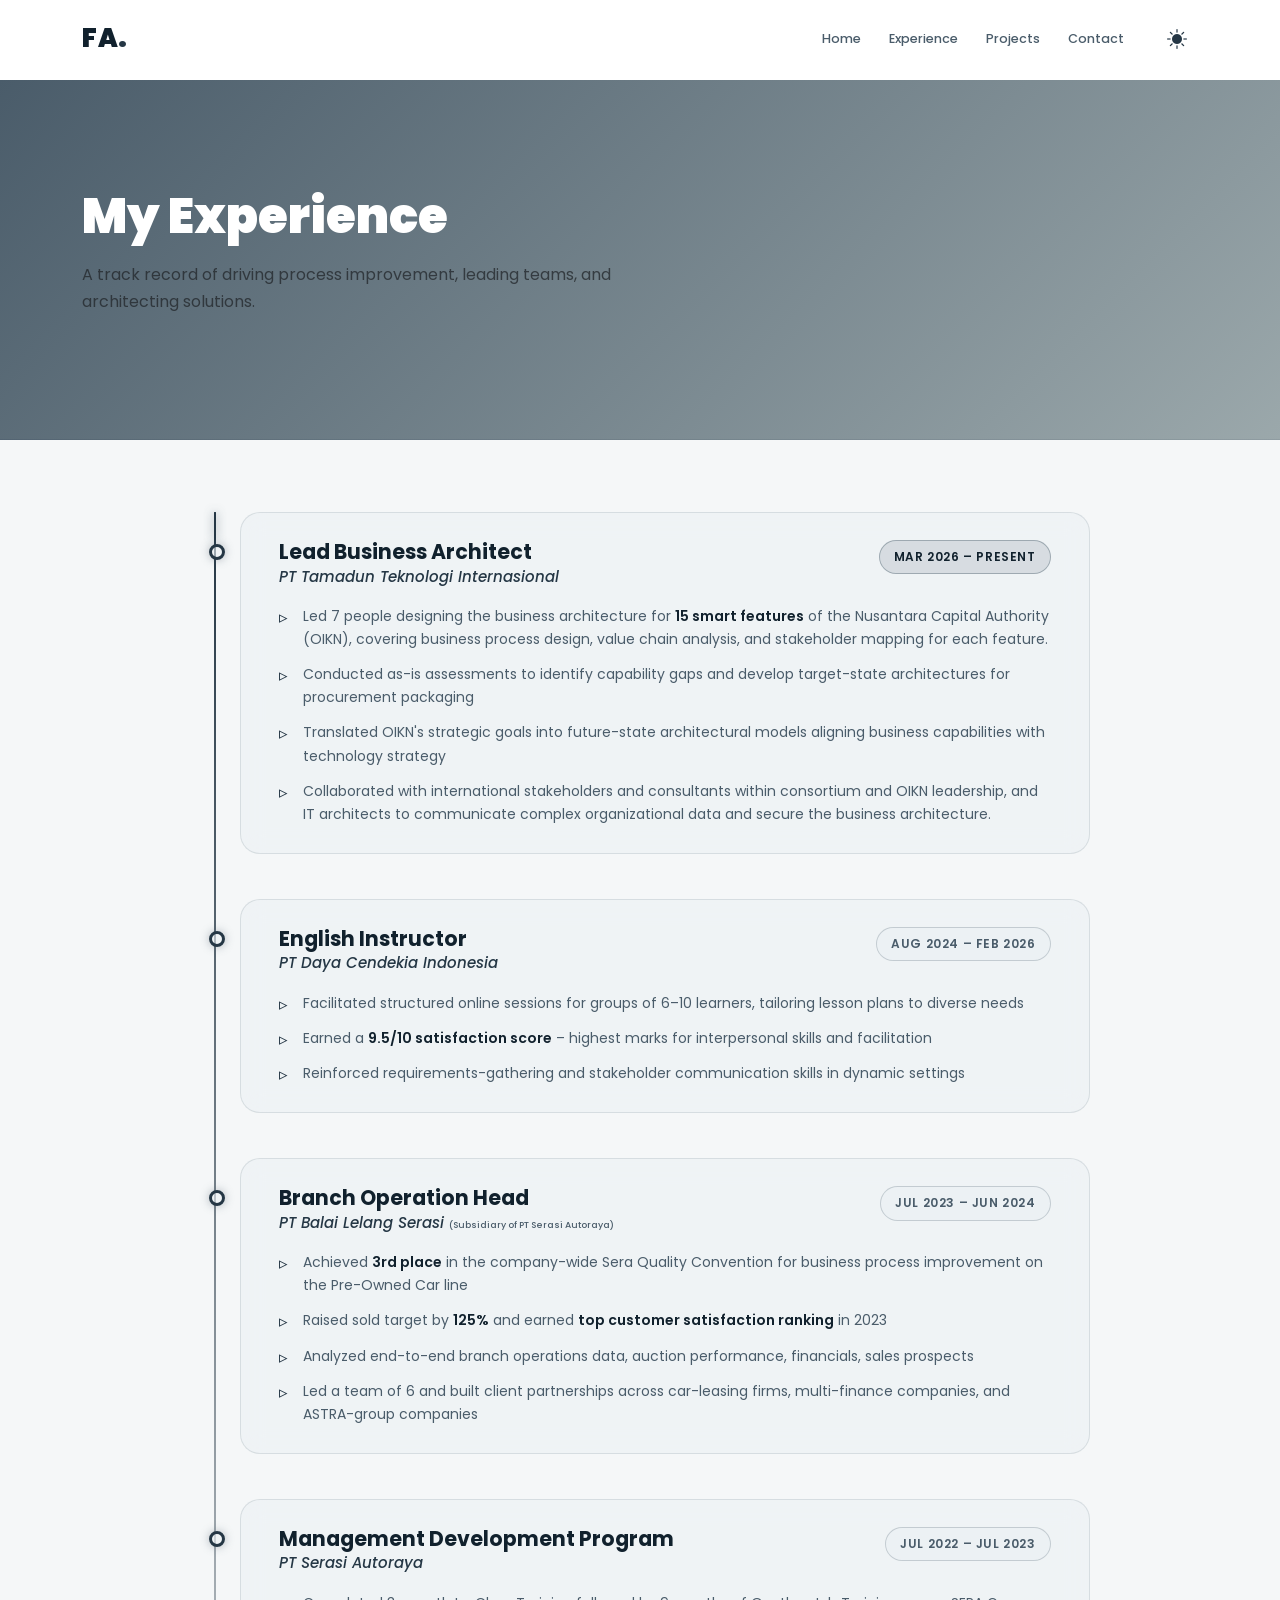
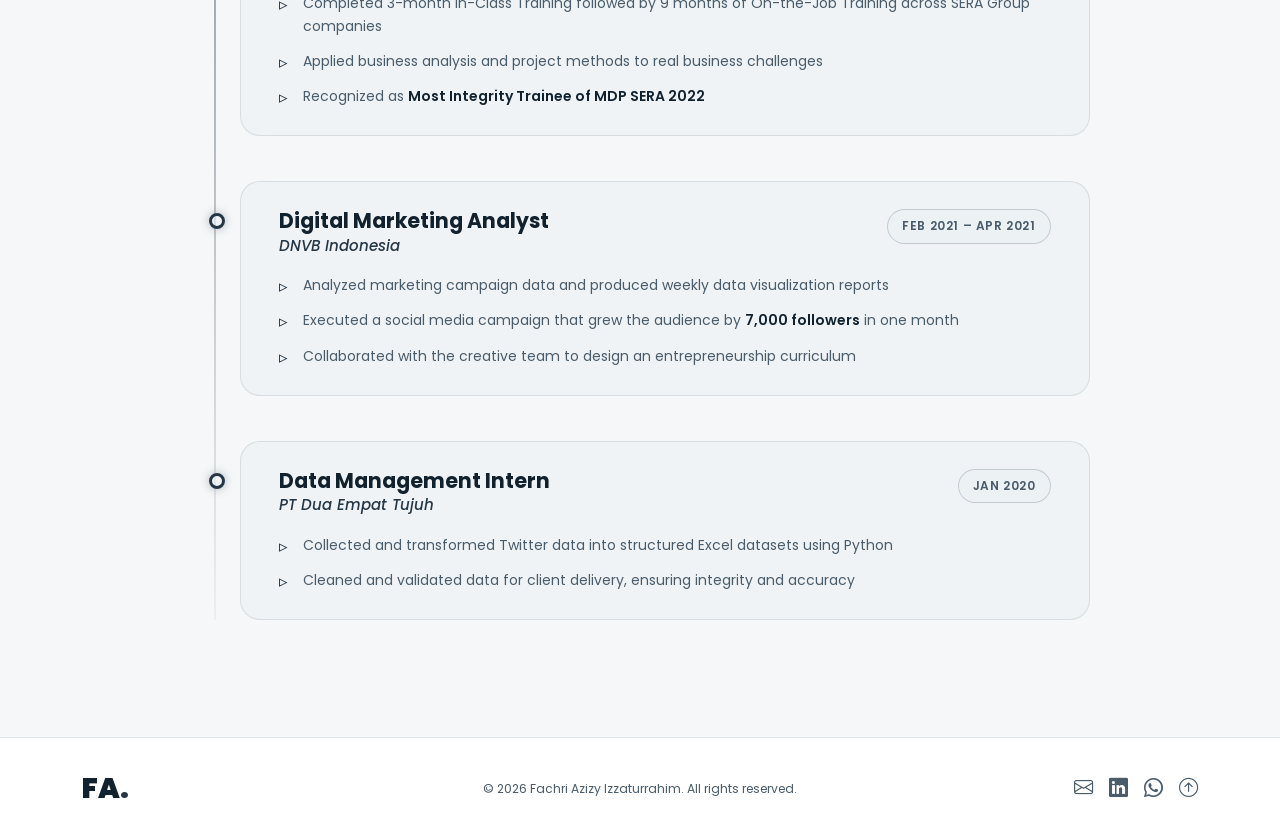
==== experience.html @ e31f73d1 "feat: initialize portfolio project with base structure, CSS styles, JS logic, and core pages" ====
<!DOCTYPE html>
<html lang="en">
<head>
  <meta charset="UTF-8" />
  <meta name="viewport" content="width=device-width, initial-scale=1.0" />
  <meta name="description" content="Fachri Azizy Izzaturrahim – Business Analyst & Business Architect specialising in process improvement, data analytics, and strategic architecture." />
  <meta name="keywords" content="Business Analyst, Business Architect, Data Analytics, Process Improvement, Fachri Azizy" />
  <meta name="author" content="Fachri Azizy Izzaturrahim" />
  <meta property="og:title" content="Fachri Azizy – Business Analyst & Architect" />
  <meta property="og:description" content="Portfolio of Fachri Azizy – turning strategy into clear documentation, architecture, and measurable results." />
  <meta property="og:type" content="website" />
  <title>Fachri Azizy – Business Analyst & Architect</title>

  <!-- Bootstrap 5 CSS -->
  <link rel="stylesheet" href="https://cdn.jsdelivr.net/npm/bootstrap@5.3.3/dist/css/bootstrap.min.css" />
  <!-- Bootstrap Icons -->
  <link rel="stylesheet" href="https://cdn.jsdelivr.net/npm/bootstrap-icons@1.11.3/font/bootstrap-icons.min.css" />
  <!-- Google Fonts -->
  <link rel="preconnect" href="https://fonts.googleapis.com" />
  <link rel="preconnect" href="https://fonts.gstatic.com" crossorigin />
  <link href="https://fonts.googleapis.com/css2?family=Poppins:wght@300;400;500;600;700;800;900&display=swap" rel="stylesheet" />
  <!-- Custom CSS -->
  <link rel="stylesheet" href="static/css/color.css?v=2" />
  <link rel="stylesheet" href="static/css/style.css?v=2" />
</head>
<body data-bs-spy="scroll" data-bs-target="#mainNav" data-bs-offset="80" >
  <nav class="navbar navbar-expand-lg fixed-top" id="mainNav">
    <div class="container">
      <a class="navbar-brand fw-black" href="index.html">FA<span class="text-purple">.</span></a>
      <div class="d-flex d-lg-none align-items-center gap-2">
        <button class="btn btn-purple-outline theme-toggle-btn d-flex align-items-center justify-content-center" style="width: 42px; height: 42px; padding: 0; border-radius: 50%;" aria-label="Toggle theme">
          <i class="bi bi-moon-stars-fill fs-5" style="color: var(--c-accent-l);"></i>
        </button>
        <button class="navbar-toggler" type="button" data-bs-toggle="collapse" data-bs-target="#navContent"
                aria-controls="navContent" aria-expanded="false" aria-label="Toggle navigation">
          <i class="bi bi-list fs-1 text-white"></i>
        </button>
      </div>
      <div class="collapse navbar-collapse" id="navContent">
        <ul class="navbar-nav ms-auto align-items-lg-center gap-lg-1 mb-2 mb-lg-0">
          <li class="nav-item"><a class="nav-link" href="index.html">Home</a></li>
          <li class="nav-item"><a class="nav-link" href="experience.html">Experience</a></li>
          <li class="nav-item"><a class="nav-link" href="projects.html">Projects</a></li>
                    <li class="nav-item"><a class="nav-link" href="contact.html">Contact</a></li>
          <li class="nav-item ms-lg-3 d-none d-lg-flex align-items-center">
            <button class="btn btn-purple-outline theme-toggle-btn d-flex align-items-center justify-content-center" style="width: 42px; height: 42px; padding: 0; border-radius: 50%;" aria-label="Toggle theme">
              <i class="bi bi-moon-stars-fill fs-5" style="color: var(--c-accent-l);"></i>
            </button>
          </li>
        </ul>
      </div>
    </div>
  </nav>

  <header class="page-header d-flex align-items-center">
        <div class="container text-start position-relative z-index-1">
      <h1 class="display-5 fw-black text-white mb-3" data-aos="fade-up">My Experience</h1>
      <p class="fs-6 text-muted me-auto" style="max-width: 600px;" data-aos="fade-up" data-aos-delay="100">A track record of driving process improvement, leading teams, and architecting solutions.</p>
    </div>
  </header>
  <section id="experience" class="section-pad section-alt">
    <div class="container">
      <div class="timeline-v2" id="experienceTimeline">

        <!-- 1 -->
        <div class="tl-item" data-aos="fade-up">
          <div class="tl-dot"></div>
          <div class="tl-content">
            <div class="tl-header">
              <div>
                <h3 class="tl-role">Lead Business Architect</h3>
                <h4 class="tl-company">PT Tamadun Teknologi Internasional</h4>
              </div>
              <div class="tl-date current">MAR 2026 – PRESENT</div>
            </div>
            <ul class="tl-bullets">
              <li>Led 7 people designing the business architecture for <strong>15 smart features</strong> of the Nusantara Capital Authority (OIKN), covering business process design, value chain analysis, and stakeholder mapping for each feature.</li>
              <li>Conducted as-is assessments to identify capability gaps and develop target-state architectures for procurement packaging</li>
              <li>Translated OIKN's strategic goals into future-state architectural models aligning business capabilities with technology strategy</li>
              <li>Collaborated with international stakeholders and consultants within consortium and OIKN leadership, and IT architects to communicate complex organizational data and secure the business architecture.</li>
            </ul>
          </div>
        </div>

        <!-- 2 -->
        <div class="tl-item" data-aos="fade-up">
          <div class="tl-dot"></div>
          <div class="tl-content">
            <div class="tl-header">
              <div>
                <h3 class="tl-role">English Instructor</h3>
                <h4 class="tl-company">PT Daya Cendekia Indonesia</h4>
              </div>
              <div class="tl-date">AUG 2024 – FEB 2026</div>
            </div>
            <ul class="tl-bullets">
              <li>Facilitated structured online sessions for groups of 6–10 learners, tailoring lesson plans to diverse needs</li>
              <li>Earned a <strong>9.5/10 satisfaction score</strong> – highest marks for interpersonal skills and facilitation</li>
              <li>Reinforced requirements-gathering and stakeholder communication skills in dynamic settings</li>
            </ul>
          </div>
        </div>

        <!-- 3 -->
        <div class="tl-item" data-aos="fade-up">
          <div class="tl-dot"></div>
          <div class="tl-content">
            <div class="tl-header">
              <div>
                <h3 class="tl-role">Branch Operation Head</h3>
                <h4 class="tl-company">PT Balai Lelang Serasi <span style="font-size: 0.6em; font-family: var(--f-sans); color: var(--c-muted); font-style: normal;">(Subsidiary of PT Serasi Autoraya)</span></h4>
              </div>
              <div class="tl-date">JUL 2023 – JUN 2024</div>
            </div>
            <ul class="tl-bullets">
              <li>Achieved <strong>3rd place</strong> in the company-wide Sera Quality Convention for business process improvement on the Pre-Owned Car line</li>
              <li>Raised sold target by <strong>125%</strong> and earned <strong>top customer satisfaction ranking</strong> in 2023</li>
              <li>Analyzed end-to-end branch operations data, auction performance, financials, sales prospects</li>
              <li>Led a team of 6 and built client partnerships across car-leasing firms, multi-finance companies, and ASTRA-group companies</li>
            </ul>
          </div>
        </div>

        <!-- 4 -->
        <div class="tl-item" data-aos="fade-up">
          <div class="tl-dot"></div>
          <div class="tl-content">
            <div class="tl-header">
              <div>
                <h3 class="tl-role">Management Development Program</h3>
                <h4 class="tl-company">PT Serasi Autoraya</h4>
              </div>
              <div class="tl-date">JUL 2022 – JUL 2023</div>
            </div>
            <ul class="tl-bullets">
              <li>Completed 3-month In-Class Training followed by 9 months of On-the-Job Training across SERA Group companies</li>
              <li>Applied business analysis and project methods to real business challenges</li>
              <li>Recognized as <strong>Most Integrity Trainee of MDP SERA 2022</strong></li>
            </ul>
          </div>
        </div>

        <!-- 5 -->
        <div class="tl-item" data-aos="fade-up">
          <div class="tl-dot"></div>
          <div class="tl-content">
            <div class="tl-header">
              <div>
                <h3 class="tl-role">Digital Marketing Analyst</h3>
                <h4 class="tl-company">DNVB Indonesia</h4>
              </div>
              <div class="tl-date">FEB 2021 – APR 2021</div>
            </div>
            <ul class="tl-bullets">
              <li>Analyzed marketing campaign data and produced weekly data visualization reports</li>
              <li>Executed a social media campaign that grew the audience by <strong>7,000 followers</strong> in one month</li>
              <li>Collaborated with the creative team to design an entrepreneurship curriculum</li>
            </ul>
          </div>
        </div>

        <!-- 6 -->
        <div class="tl-item" data-aos="fade-up">
          <div class="tl-dot"></div>
          <div class="tl-content">
            <div class="tl-header">
              <div>
                <h3 class="tl-role">Data Management Intern</h3>
                <h4 class="tl-company">PT Dua Empat Tujuh</h4>
              </div>
              <div class="tl-date">JAN 2020</div>
            </div>
            <ul class="tl-bullets">
              <li>Collected and transformed Twitter data into structured Excel datasets using Python</li>
              <li>Cleaned and validated data for client delivery, ensuring integrity and accuracy</li>
            </ul>
          </div>
        </div>

      </div><!-- /timeline -->
    </div>
  </section>
  <footer class="site-footer">
    <div class="container">
      <div class="row align-items-center g-3">
        <div class="col-md-3">
          <span class="footer-logo">FA<span class="text-purple">.</span></span>
        </div>
        <div class="col-md-6 text-center">
          <p class="footer-copy mb-0">
            &copy; 2026 Fachri Azizy Izzaturrahim. All rights reserved.
          </p>
        </div>
        <div class="col-md-3 d-flex justify-content-md-end gap-3">
          <a href="mailto:fachriazy@gmail.com" class="footer-link"><i class="bi bi-envelope"></i></a>
          <a href="https://linkedin.com/in/fachriazy" target="_blank" rel="noopener" class="footer-link"><i class="bi bi-linkedin"></i></a>
          <a href="https://wa.me/6281514889527" target="_blank" class="footer-link"><i class="bi bi-whatsapp"></i></a>
          <a href="#hero" class="footer-link"><i class="bi bi-arrow-up-circle"></i></a>
        </div>
      </div>
    </div>
  </footer>

  <!-- Bootstrap 5 JS Bundle -->
  <script src="https://cdn.jsdelivr.net/npm/bootstrap@5.3.3/dist/js/bootstrap.bundle.min.js"></script>
  <!-- Custom JS -->
  <script src="static/js/script.js"></script>
</body>
</html>
---- static/css/color.css ----
/* ═══════════════════════════════════════════════════════════
   color.css — Fachri Azizy Portfolio
   Single source of truth for every color, gradient, shadow,
   radius, font, and transition used across the site.

   Palette (dark navy-slate):
     #06141B  ·  #11212D  ·  #253745
     #4A5C6A  ·  #9BA8AB  ·  #CCD0CF
════════════════════════════════════════════════════════════ */

:root {

  /* ── Backgrounds ─────────────────────────────────────── */
  --c-bg:        #06141B;   /* page base – darkest navy       */
  --c-bg2:       #11212D;   /* alternate section background   */

  /* ── Surfaces (cards, panels, overlays) ──────────────── */
  --c-surface:   rgba(37, 55, 69, 0.35);   /* #253745 @ 35% */
  --c-surface2:  rgba(74, 92, 106, 0.18);  /* #4A5C6A @ 18% */

  /* ── Borders ─────────────────────────────────────────── */
  --c-border:    rgba(74, 92, 106, 0.35);

  /* ── Accent scale ────────────────────────────────────── */
  --c-accent:    #4A5C6A;   /* primary interactive accent     */
  --c-accent-l:  #9BA8AB;   /* lighter tone – labels, icons   */
  --c-accent-d:  #253745;   /* darker tone – deep fills       */

  /* ── Text ────────────────────────────────────────────── */
  --c-text:      #CCD0CF;   /* primary body text              */
  --c-muted:     #9BA8AB;   /* secondary / placeholder text   */
  --c-white:     #ffffff;

  /* ── Gradients ───────────────────────────────────────── */
  --g-primary:   linear-gradient(135deg, #4A5C6A 0%, #253745 55%, #11212D 100%);
  --g-accent:    linear-gradient(135deg, #9BA8AB 0%, #4A5C6A 100%);
  --g-text:      linear-gradient(135deg, #CCD0CF 0%, #9BA8AB 100%);
  --g-glass:     linear-gradient(135deg, rgba(74, 92, 106, 0.8) 0%, rgba(17, 33, 45, 0.9) 100%);

  /* ── Skill card proficiency border colours ───────────── */
  --c-skill-expert:    #CCD0CF;
  --c-skill-advanced:  #9BA8AB;
  --c-skill-proficient:#4A5C6A;

  /* ── Typography ──────────────────────────────────────── */
  --f-display:   'Poppins', sans-serif;
  --f-body:      'Poppins', sans-serif;
  --f-accent:    'Poppins', sans-serif;

  /* ── Shape ───────────────────────────────────────────── */
  --r:           14px;   /* default border-radius  */
  --r-lg:        20px;   /* large card radius      */

  /* ── Shadow / Glow ───────────────────────────────────── */
  --glow:        0 0 32px rgba(74, 92, 106, 0.30);  /* = rgba(var(--rgb-accent), 0.30) */
  --glow-lg:     0 0 60px rgba(74, 92, 106, 0.22);  /* = rgba(var(--rgb-accent), 0.22) */

  /* ── Motion ──────────────────────────────────────── */
  --ease:        0.28s cubic-bezier(0.4, 0, 0.2, 1);

  /* ────────────────────────────────────────────────────
     RGB CHANNELS — for rgba() composition in style.css
     Usage: rgba(var(--rgb-accent), 0.18)
     Never use raw numbers in style.css.
  ──────────────────────────────────────────────────── */
  --rgb-bg:        0, 0, 0;        /* Pure black as requested     */
  --rgb-bg2:       17, 33, 45;     /* #11212D — alt bg / stat card */
  --rgb-surface:   37, 55, 69;     /* #253745 — card / panel fills */
  --rgb-accent:    74, 92, 106;    /* #4A5C6A — primary accent     */
  --rgb-accent-l:  155, 168, 171;  /* #9BA8AB — light silver-blue  */
  --rgb-text:      204, 208, 207;  /* #CCD0CF — primary text       */
}

/* ═══════════════════════════════════════════════════════════
   LIGHT MODE
════════════════════════════════════════════════════════════ */
[data-theme="light"] {
  --c-bg:        #ffffff;
  --c-bg2:       #f5f7f8;
  --c-surface:   rgba(235, 240, 244, 0.6);
  --c-surface2:  rgba(235, 240, 244, 0.9);
  --c-border:    rgba(74, 92, 106, 0.15);
  
  --c-accent:    #4A5C6A;
  --c-accent-l:  #253745;
  --c-accent-d:  #11212D;
  
  --c-text:      #11212D;
  --c-muted:     #4A5C6A;
  --c-white:     #11212D;
  
  --g-primary:   linear-gradient(135deg, #4A5C6A 0%, #9BA8AB 100%);
  --g-accent:    linear-gradient(135deg, #253745 0%, #4A5C6A 100%);
  --g-text:      linear-gradient(135deg, #11212D 0%, #4A5C6A 100%);
  --g-glass:     linear-gradient(135deg, rgba(235, 240, 244, 0.9) 0%, rgba(155, 168, 171, 0.7) 100%);

  --rgb-bg:        255, 255, 255;
  --rgb-bg2:       245, 247, 248;
  --rgb-surface:   235, 240, 244;
  --rgb-accent:    74, 92, 106;
  --rgb-accent-l:  37, 55, 69;
  --rgb-text:      17, 33, 45;
}
---- static/css/style.css ----
/* ─── BASE ─── */
*, *::before, *::after { box-sizing: border-box; }
html, body {
  width: 100%;
  max-width: 100vw;
  overflow-x: hidden;
}
html { 
  scroll-behavior: smooth;
  scroll-snap-type: y proximity; 
}
body {
  font-family: var(--f-body);
  background: var(--c-bg);
  color: var(--c-text);
  line-height: 1.7;
  font-size: 1.5vw;
}
h1, h2, h3, h4, h5, .navbar-brand { font-family: var(--f-display); }
::-webkit-scrollbar { width: 4px; }
::-webkit-scrollbar-track { background: var(--c-bg); }
::-webkit-scrollbar-thumb { background: var(--c-accent); border-radius: 2px; }

/* ─── HELPERS ─── */
.text-purple { color: var(--c-accent-l) !important; }
.fw-black    { font-weight: 900 !important; }

.btn-purple {
  background: var(--g-primary);
  color: var(--c-text);
  border: none;
  border-radius: 50px;
  padding: 1.2vh 2.5vw;
  font-family: var(--f-display);
  font-weight: 600;
  font-size: 1.1vw;
  box-shadow: 0 4px 20px rgba(var(--rgb-accent), 0.38);
  position: relative;
  overflow: hidden;
  transition: transform var(--ease), box-shadow var(--ease);
  white-space: nowrap;
}
.btn-purple::after {
  content: '';
  position: absolute;
  inset: 0;
  background: rgba(var(--rgb-text),0.08);
  transform: translateX(-110%) skewX(-15deg);
  transition: transform 0.45s ease;
}
.btn-purple:hover::after { transform: translateX(110%) skewX(-15deg); }
.btn-purple:hover {
  color: var(--c-white);
  transform: translateY(-2px);
  box-shadow: 0 8px 32px rgba(var(--rgb-accent), 0.55);
}

.btn-outline-purple {
  background: transparent;
  color: var(--c-accent-l);
  border: 1.5px solid var(--c-accent);
  border-radius: 50px;
  padding: 1.1vh 2.2vw;
  font-family: var(--f-display);
  font-weight: 600;
  font-size: 1.1vw;
  transition: var(--ease);
  white-space: nowrap;
}
.btn-outline-purple:hover {
  background: rgba(var(--rgb-accent), 0.15);
  color: var(--c-accent-l);
  border-color: var(--c-accent-l);
  transform: translateY(-2px);
}

.btn-purple-outline {
  background: transparent;
  color: var(--c-accent-l);
  border: none;
  border-radius: 50px;
  font-family: var(--f-display);
  font-weight: 600;
  font-size: 0.68vw;
  padding: 8px 20px;
  transition: var(--ease);
}
.btn-purple-outline:hover {
  background: rgba(var(--rgb-accent), 0.15);
  color: var(--c-accent-l);
  border-color: var(--c-accent-l);
}

#mainNav {
  padding: 2vh 0;
  transition: var(--ease);
  font-family: var(--f-display);
}
#mainNav.scrolled {
  background: rgba(var(--rgb-surface), 0.8) !important;
  backdrop-filter: blur(20px);
  -webkit-backdrop-filter: blur(20px);
  padding: 1vh 2vw;
  border: 1px solid var(--c-border);
  border-radius: 50px;
  margin-top: 15px;
  width: 90%;
  max-width: 1200px;
  margin-inline: auto;
  box-shadow: 0 10px 30px rgba(0, 0, 0, 0.2);
}
.navbar-brand {
  font-family: var(--f-accent);
  font-size: 2vw;
  color: var(--c-text) !important;
  letter-spacing: 0.02em;
  line-height: 1;
}
.navbar-toggler {
  border: none;
  background: none;
  box-shadow: none !important;
  outline: none !important;
}
.nav-link {
  color: var(--c-muted) !important;
  font-size: 1vw;
  font-weight: 500;
  padding: 6px 12px !important;
  border-radius: 8px;
  transition: var(--ease);
}
.nav-link:hover, .nav-link.active {
  color: var(--c-accent-l) !important;
  background: rgba(var(--rgb-accent), 0.18);
}
@media (max-width: 991.98px) {
  #navContent {
    position: absolute;
    top: 100%;
    left: 0;
    width: 100%;
    background: var(--c-bg2);
    border-radius: var(--r-lg);
    padding: 2vh 4vw;
    margin-top: 15px;
    border: 1px solid var(--c-border);
    box-shadow: 0 12px 40px rgba(var(--rgb-bg), 0.7);
  }
  .nav-link { 
    padding: 1.5vh 2vw !important; 
    font-size: 3.5vw;
  }
  .navbar-brand { font-size: 5vw; }
}

.section-pad { 
  padding: 8vh 0; 
  min-height: 100vh; 
  display: flex;
  flex-direction: column;
  justify-content: center;
  align-items: center;
  scroll-snap-align: start; 
}
.section-alt  { background: var(--c-bg2); }

.section-title {
  font-family: var(--f-display);
  font-size: 2vw;
  font-weight: 800;
  background: var(--g-text);
  -webkit-background-clip: text;
  -webkit-text-fill-color: transparent;
  background-clip: text;
  line-height: 1.2;
  margin-bottom: 10px;
}
.section-sub {
  color: var(--c-muted);
  font-size: 1.2vw;
  max-width: 560px;
  margin: 0 auto;
}

/* ─── Scroll-reveal ─── */
[data-aos] {
  opacity: 0;
  transform: translateY(24px);
  transition: opacity 0.6s ease, transform 0.6s ease;
}
[data-aos="fade-right"] { transform: translateX(-24px); }
[data-aos="fade-left"]  { transform: translateX(24px); }
[data-aos].aos-animate  { opacity: 1; transform: none; }

.hero-section {
  min-height: 100vh;
  padding: 14vh 0 6vh;
  position: relative;
  overflow: hidden;
  display: flex;
  align-items: center;
  scroll-snap-align: start;
}
.page-header {
  position: relative;
  overflow: hidden;
  display: flex;
  align-items: center;
  min-height: 40vh;
  margin-top: 80px; /* To account for fixed navbar */
  background: var(--g-primary);
  border-bottom: 1px solid rgba(255,255,255,0.05);
}
.hero-glow-orb {
  position: absolute;
  top: -15%;
  right: -8%;
  width: 50vw;
  height: 50vw;
  background: radial-gradient(ellipse, rgba(var(--rgb-surface),0.5) 0%, transparent 70%);
  pointer-events: none;
}
.hero-grid-bg {
  position: absolute;
  inset: 0;
  background-image:
    linear-gradient(rgba(var(--rgb-accent),0.06) 1px, transparent 1px),
    linear-gradient(90deg, rgba(var(--rgb-accent),0.06) 1px, transparent 1px);
  background-size: 6vw 6vw;
  pointer-events: none;
}
.hero-text-col { position: relative; z-index: 1; }

.hero-greeting {
  font-family: var(--f-accent);
  color: var(--c-accent-l);
  font-size: 1.2vw;
  letter-spacing: 0.02em;
  margin-bottom: 8px;
}
.hero-name {
  font-family: var(--f-display);
  font-size: 3vw;
  font-weight: 900;
  color: var(--c-text);
  line-height: 1.1;
  margin-bottom: 4px;
}
.hero-name--accent {
  background: var(--g-accent);
  -webkit-background-clip: text;
  -webkit-text-fill-color: transparent;
  background-clip: text;
}
.hero-subtitle {
  font-family: var(--f-mono);
  font-size: clamp(14px, 1.2vw, 20px);
  color: var(--c-accent-l);
  font-weight: 500;
}
.hero-role {
  font-family: var(--f-display);
  font-size: 1.2vw;
  font-weight: 700;
  color: var(--c-muted);
  margin-bottom: 16px;
}
.role-sep { color: var(--c-accent-l); margin: 0 6px; }
.hero-desc {
  color: var(--c-muted);
  font-size: 0.9vw;
  max-width: 480px;
  line-height: 1.85;
  margin-bottom: 22px;
}
.badge-pill {
  display: inline-flex;
  align-items: center;
  padding: 5px 13px;
  background: rgba(var(--rgb-surface), 0.5);
  border: 1px solid var(--c-border);
  border-radius: 50px;
  font-size: 1vw;
  color: var(--c-muted);
}
.social-icon {
  display: flex;
  align-items: center;
  justify-content: center;
  width: 4vw;
  height: 4vw;
  background: rgba(var(--rgb-surface),0.45);
  border: 1px solid var(--c-border);
  border-radius: 11px;
  color: var(--c-muted);
  font-size: 1.3vw;
  text-decoration: none;
  transition: var(--ease);
}
.social-icon:hover {
  background: rgba(var(--rgb-accent),0.35);
  border-color: var(--c-accent);
  color: var(--c-accent-l);
  transform: translateY(-3px);
  box-shadow: 0 6px 18px rgba(var(--rgb-accent),0.3);
}

/* Hero photo */
.profile-img-wrap {
  width: 30vw;
  height: 30vw;
  display: flex;
  align-items: center;
  justify-content: center;
  position: relative;
  margin: 0 auto;
}
.hero-photo {
  width: 28vw;
  height: 28vw;
  object-fit: cover;
  object-position: top;
  border-radius: 50%;
  border: 3px solid rgba(var(--rgb-accent),0.5);
  box-shadow: 0 0 60px rgba(var(--rgb-surface),0.6);
  position: relative;
  z-index: 2;
  background: linear-gradient(180deg, rgba(var(--rgb-surface),0.35), transparent);
}

/* Typewriter Cursor */
.typewriter-cursor {
  display: inline-block;
  width: 10px;
  animation: blink 1s step-end infinite;
}
@keyframes blink {
  0%, 100% { opacity: 1; }
  50% { opacity: 0; }
}

.ring-1 { width: calc(100% - 20px); height: calc(100% - 20px); }
.ring-2 {
  width: calc(100% + 30px);
  height: calc(100% + 30px);
  border-color: rgba(var(--rgb-accent-l),0.1);
  animation-direction: reverse;
  animation-duration: 30s;
}
@keyframes spin { to { transform: rotate(360deg); } }

/* Floating stat cards */








.scroll-down-btn {
  position: absolute;
  bottom: 3vh;
  left: 50%;
  transform: translateX(-50%);
  width: 34px;
  height: 50px;
  border: 2px solid rgba(var(--rgb-accent),0.35);
  border-radius: 50px;
  display: flex;
  align-items: center;
  justify-content: center;
  color: var(--c-accent-l);
  font-size: 0.76vw;
  animation: bounce 2.2s infinite;
  text-decoration: none;
  z-index: 2;
}
@keyframes bounce {
  0%,100% { transform: translateX(-50%) translateY(0); opacity: 1; }
  50%      { transform: translateX(-50%) translateY(9px); opacity: 0.5; }
}

.glass-card {
  background: var(--c-surface);
  border: 1px solid var(--c-border);
  border-radius: var(--r-lg);
  padding: 3vh 2.5vw;
  backdrop-filter: blur(10px);
  -webkit-backdrop-filter: blur(10px);
  transition: border-color var(--ease), box-shadow var(--ease), transform var(--ease);
}
.glass-card:hover {
  border-color: rgba(var(--rgb-accent),0.55);
  box-shadow: var(--glow);
  transform: translateY(-3px);
}
.glass-card--featured {
  background: rgba(var(--rgb-surface),0.45);
  border-color: rgba(var(--rgb-accent),0.4);
}

.card-heading {
  font-family: var(--f-display);
  font-size: 1.1vw;
  font-weight: 700;
  color: var(--c-white);
  margin-bottom: 8px;
}
.card-text {
  color: var(--c-muted);
  font-size: 0.85vw;
  margin-bottom: 0;
}
.highlight-pill {
  display: flex;
  align-items: center;
  font-size: 1vw;
  color: var(--c-muted);
  background: rgba(var(--rgb-surface),0.45);
  border: 1px solid rgba(var(--rgb-accent),0.22);
  border-radius: 9px;
  padding: 8px 12px;
}

.service-card {
  background: var(--c-surface);
  border: 1px solid var(--c-border);
  border-radius: var(--r-lg);
  padding: 3vh 2.5vw;
  position: relative;
  overflow: hidden;
  transition: border-color var(--ease), transform var(--ease), box-shadow var(--ease);
}
.service-card:hover {
  border-color: rgba(var(--rgb-accent),0.55);
  transform: translateY(-5px);
  box-shadow: 0 16px 50px rgba(var(--rgb-surface),0.5);
}
.service-card:hover .svc-glow-bar { opacity: 1; }
.svc-glow-bar {
  position: absolute;
  top: 0; left: 0; right: 0;
  height: 2px;
  background: var(--g-accent);
  opacity: 0;
  transition: opacity var(--ease);
}

.service-card:hover 
.svc-title {
  font-family: var(--f-display);
  font-size: 1.3vw;
  font-weight: 700;
  color: var(--c-white);
  margin-bottom: 8px;
}
.svc-text {
  color: var(--c-muted);
  font-size: 1vw;
  line-height: 1.72;
  margin-bottom: 14px;
}
.svc-list { list-style: none; padding: 0; margin: 0; display: flex; flex-direction: column; gap: 5px; }
.svc-list li {
  font-size: 1vw;
  color: var(--c-accent-l);
  display: flex;
  align-items: center;
  gap: 5px;
}
.svc-list li i { font-size: 0.52vw; }

.timeline {
  position: relative;
  max-width: 1000px;
  margin: 0 auto;
}
.timeline::before {
  content: '';
  position: absolute;
  left: 50%;
  transform: translateX(-50%);
  top: 0; bottom: 0;
  width: 1px;
  background: var(--c-border);
}
.timeline-progress {
  position: absolute;
  left: 50%;
  transform: translateX(-50%);
  top: 0;
  width: 1px;
  background: var(--c-accent);
  height: 0px; /* controlled by JS */
  z-index: 1;
}
.tl-item {
  display: grid;
  grid-template-columns: 1fr 0px 1fr;
  align-items: start;
  margin-bottom: 6vh;
  position: relative;
}
.tl-left {
  text-align: right;
  padding-right: 4vw;
}
.tl-center {
  position: relative;
  z-index: 2;
}
.tl-dot {
  width: 14px;
  height: 14px;
  background: var(--c-bg);
  border-radius: 50%;
  border: 2px solid var(--c-border);
  position: absolute;
  left: -7px;
  top: 10px;
  transition: all 0.4s var(--ease);
}
.tl-dot.active {
  background: var(--c-accent);
  border-color: var(--c-accent-l);
  box-shadow: 0 0 12px rgba(var(--rgb-accent), 0.6);
}
.tl-right {
  padding-left: 4vw;
}
.tl-company {
  font-family: var(--f-display);
  font-style: italic;
  font-size: clamp(28px, 4vw, 48px);
  font-weight: 400;
  color: var(--c-text);
  line-height: 1.1;
  margin: 0;
}
.tl-title {
  font-size: clamp(20px, 1.6vw, 28px);
  font-weight: 600;
  color: var(--c-text);
  margin-bottom: 10px;
}
.tl-meta {
  margin-bottom: 15px;
}
.tl-badge {
  font-size: clamp(10px, 0.6vw, 12px);
  font-weight: 600;
  letter-spacing: 0.1em;
  padding: 4px 12px;
  border-radius: 4px;
  background: rgba(var(--rgb-surface), 0.5);
  color: var(--c-muted);
  border: 1px solid var(--c-border);
  text-transform: uppercase;
}
.tl-badge--current {
  background: rgba(var(--rgb-accent), 0.15);
  color: var(--c-text);
  border-color: rgba(var(--rgb-accent), 0.3);
}
.tl-bullets {
  list-style: none;
  padding: 0;
  margin: 0;
  display: flex;
  flex-direction: column;
  gap: 10px;
}
.tl-bullets li {
  font-size: clamp(14px, 1.1vw, 16px);
  color: var(--c-muted);
  padding-left: 20px;
  position: relative;
  line-height: 1.6;
}
.tl-bullets li::before {
  content: '•';
  position: absolute;
  left: 0;
  color: var(--c-border);
}
.tl-bullets li strong { color: var(--c-text); }

.tl-tags {
  display: flex;
  flex-wrap: wrap;
  gap: 8px;
  margin-top: 15px;
}
.tl-tags span {
  display: inline-flex;
  align-items: center;
  padding: 0.8vh 1.2vw;
  background: rgba(var(--rgb-surface), 0.45);
  border: 1px solid rgba(var(--rgb-accent), 0.25);
  border-radius: 50px;
  font-size: clamp(11px, 0.9vw, 14px);
  color: var(--c-muted);
  transition: var(--ease);
}
.tl-tags span:hover {
  background: rgba(var(--rgb-accent), 0.28);
  border-color: var(--c-accent);
  color: var(--c-accent-l);
}

/* ── NEW TIMELINE FOR EXPERIENCE PAGE (timeline-v2) ── */
.timeline-v2 {
  position: relative;
  max-width: 900px;
  margin: 0 auto;
  padding-left: 30px;
}
@media (min-width: 768px) {
  .timeline-v2 { padding-left: 50px; }
}

.timeline-v2::before {
  content: '';
  position: absolute;
  left: 10px;
  top: 0;
  bottom: 0;
  width: 2px;
  background: linear-gradient(to bottom, var(--c-accent-l), rgba(var(--rgb-accent), 0.05));
  border-radius: 2px;
}
@media (min-width: 768px) {
  .timeline-v2::before { left: 24px; }
}

.timeline-v2 .timeline-progress {
  position: absolute;
  left: 10px;
  top: 0;
  width: 2px;
  background: var(--c-accent-l);
  height: 0px; /* controlled by JS */
  z-index: 1;
  border-radius: 2px;
  box-shadow: 0 0 10px rgba(var(--rgb-accent), 0.8);
  transform: none; /* override old translateX */
}
@media (min-width: 768px) {
  .timeline-v2 .timeline-progress { left: 24px; }
}

.timeline-v2 .tl-item {
  position: relative;
  margin-bottom: 5vh;
  display: block; /* override old grid */
}

.timeline-v2 .tl-dot {
  position: absolute;
  left: -25px;
  top: 30px;
  width: 14px;
  height: 14px;
  background: var(--c-surface);
  border: 2px solid var(--c-accent-l);
  border-radius: 50%;
  z-index: 2;
  box-shadow: 0 0 10px rgba(var(--rgb-accent), 0.4);
  transition: all 0.4s var(--ease);
}
@media (min-width: 768px) {
  .timeline-v2 .tl-dot { left: -31px; width: 16px; height: 16px; top: 32px; border-width: 3px; }
}

.timeline-v2 .tl-item:hover .tl-dot {
  background: var(--c-accent-l);
  transform: scale(1.3);
  box-shadow: 0 0 20px rgba(var(--rgb-accent), 0.8);
}
.timeline-v2 .tl-dot.active {
  background: var(--c-accent-l);
  transform: scale(1.3);
  box-shadow: 0 0 20px rgba(var(--rgb-accent), 0.8);
  border-color: var(--c-white);
}

.timeline-v2 .tl-content {
  background: rgba(var(--rgb-surface), 0.6);
  border: 1px solid var(--c-border);
  border-radius: var(--r-lg);
  padding: 3vh 3vw;
  backdrop-filter: blur(12px);
  -webkit-backdrop-filter: blur(12px);
  transition: transform 0.4s var(--ease), box-shadow 0.4s var(--ease), border-color 0.4s var(--ease);
  position: relative;
  overflow: hidden;
}
.timeline-v2 .tl-content:hover {
  transform: translateY(-4px);
  border-color: rgba(var(--rgb-accent), 0.45);
  box-shadow: 0 15px 45px rgba(var(--rgb-bg), 0.8), 0 0 20px rgba(var(--rgb-accent), 0.15);
}

.timeline-v2 .tl-content::before {
  content: '';
  position: absolute;
  top: 0;
  left: 0;
  width: 4px;
  height: 100%;
  background: var(--g-accent);
  opacity: 0;
  transition: opacity 0.4s var(--ease);
}
.timeline-v2 .tl-content:hover::before { opacity: 1; }

.timeline-v2 .tl-header {
  display: flex;
  flex-direction: column;
  gap: 8px;
  margin-bottom: 20px;
}
@media (min-width: 768px) {
  .timeline-v2 .tl-header { flex-direction: row; justify-content: space-between; align-items: flex-start; }
}

.timeline-v2 .tl-role {
  font-family: var(--f-display);
  font-size: clamp(20px, 1.6vw, 26px);
  font-weight: 700;
  color: var(--c-text);
  margin-bottom: 4px;
  line-height: 1.2;
}
.timeline-v2 .tl-company {
  font-family: var(--f-display);
  font-size: clamp(15px, 1.1vw, 18px);
  font-weight: 500;
  color: var(--c-accent-l);
  margin: 0;
}
.timeline-v2 .tl-date {
  font-family: var(--f-mono);
  font-size: clamp(12px, 0.8vw, 13px);
  color: var(--c-muted);
  background: rgba(var(--rgb-surface), 0.8);
  border: 1px solid rgba(var(--rgb-accent), 0.25);
  padding: 6px 14px;
  border-radius: 50px;
  display: inline-flex;
  align-items: center;
  white-space: nowrap;
  font-weight: 600;
  letter-spacing: 0.05em;
}
.timeline-v2 .tl-date.current {
  background: rgba(var(--rgb-accent), 0.15);
  color: var(--c-text);
  border-color: rgba(var(--rgb-accent), 0.4);
}

.timeline-v2 .tl-bullets {
  list-style: none;
  padding: 0;
  margin: 0;
  display: flex;
  flex-direction: column;
  gap: 12px;
}
.timeline-v2 .tl-bullets li {
  font-size: clamp(14px, 1.05vw, 16px);
  color: var(--c-muted);
  padding-left: 24px;
  position: relative;
  line-height: 1.65;
}
.timeline-v2 .tl-bullets li::before {
  content: '▹';
  position: absolute;
  left: 0;
  top: -1px;
  color: var(--c-accent-l);
  font-size: 1.2em;
}
.timeline-v2 .tl-bullets li strong { 
  color: var(--c-text);
  font-weight: 600; 
}

/* ── Infinite Marquee ── */
.marquee-wrapper {
  overflow: hidden;
  position: relative;
  width: 100%;
  padding: 10px 0;
  margin-bottom: 2rem;
  mask-image: linear-gradient(to right, transparent, black 5%, black 95%, transparent);
  -webkit-mask-image: linear-gradient(to right, transparent, black 5%, black 95%, transparent);
}
.marquee-track {
  display: flex;
  gap: 1.5rem;
  width: max-content;
}
.marquee-track.track-left {
  animation: scroll-left 40s linear infinite;
}
.marquee-track.track-right {
  animation: scroll-right 40s linear infinite;
}
.marquee-track:hover {
  animation-play-state: paused;
}
@keyframes scroll-left {
  0% { transform: translateX(0); }
  100% { transform: translateX(-50%); }
}
@keyframes scroll-right {
  0% { transform: translateX(-50%); }
  100% { transform: translateX(0); }
}

/* ─ Skill card — compact, natural height ─ */
.sk-card {
  flex-shrink: 0;
  width: 320px;
  background: var(--c-surface);
  border: 1px solid var(--c-border);
  border-radius: var(--r);
  padding: 1.6vh 1.8vw;
  border-left: 3px solid transparent;
  transition: transform var(--ease), box-shadow var(--ease), border-color var(--ease);
}
.sk-card:hover {
  transform: translateY(-3px);
  box-shadow: 0 8px 28px rgba(var(--rgb-bg),0.45);
}
.sk-card--expert   { border-left-color: var(--c-skill-expert); }
.sk-card--advanced { border-left-color: var(--c-skill-advanced); }
.sk-card--proficient { border-left-color: var(--c-skill-proficient); }
.sk-card--expert:hover   { border-color: rgba(var(--rgb-text),0.38); border-left-color: var(--c-skill-expert); }
.sk-card--advanced:hover { border-color: rgba(var(--rgb-accent-l),0.35); border-left-color: var(--c-skill-advanced); }
.sk-card--proficient:hover { border-color: rgba(var(--rgb-accent),0.48); border-left-color: var(--c-skill-proficient); }

.sk-card-head {
  display: flex;
  align-items: center;
  gap: 12px;
}
.sk-icon {
  width: 34px;
  height: 34px;
  flex-shrink: 0;
  border-radius: 8px;
  background: rgba(var(--rgb-accent),0.15);
  border: 1px solid rgba(var(--rgb-accent),0.28);
  display: flex;
  align-items: center;
  justify-content: center;
  font-size: clamp(16px, 0.76vw, 22px);
  color: var(--c-accent-l);
  transition: var(--ease);
}
.sk-card:hover .sk-icon { background: rgba(var(--rgb-accent),0.26); }
.sk-level-wrap {
  display: flex;
  flex-direction: column;
  gap: 3px;
  min-width: 0;
}
.sk-name {
  font-family: var(--f-display);
  font-size: clamp(14px, 1.1vw, 18px);
  font-weight: 700;
  color: var(--c-text);
  line-height: 1.3;
  white-space: nowrap;
  overflow: hidden;
  text-overflow: ellipsis;
}
.sk-desc {
  font-size: clamp(10.5px, 0.65vw, 13px);
  color: var(--c-muted);
  line-height: 1.4;
  margin-top: 2px;
  white-space: normal;
  display: -webkit-box;
  -webkit-line-clamp: 2;
  -webkit-box-orient: vertical;
  overflow: hidden;
}


.portfolio-card {
  background: var(--c-surface);
  border: 1px solid var(--c-border);
  border-radius: var(--r-lg);
  padding: 1.5vh 1.5vw;
  transition: border-color var(--ease), transform var(--ease), box-shadow var(--ease);
  position: relative;
  overflow: hidden;
}
.portfolio-card::before {
  content: '';
  position: absolute;
  inset: 0;
  background: var(--g-primary);
  opacity: 0;
  transition: opacity var(--ease);
  pointer-events: none;
}
.portfolio-card:hover::before { opacity: 0.05; }
.portfolio-card:hover {
  border-color: rgba(var(--rgb-accent),0.55);
  transform: translateY(-4px);
  box-shadow: 0 16px 50px rgba(var(--rgb-surface),0.5);
}
.portfolio-card--wide {
  background: rgba(var(--rgb-surface),0.4);
  border-color: rgba(var(--rgb-accent),0.35);
}
.pf-badge {
  display: inline-flex;
  align-items: center;
  padding: 0.5vh 0.8vw;
  background: rgba(var(--rgb-accent),0.18);
  border: 1px solid rgba(var(--rgb-accent),0.35);
  border-radius: 4px;
  font-size: 0.75vw;
  color: var(--c-accent-l);
  font-weight: 600;
  margin-bottom: 12px;
  position: relative;
}
.pf-title {
  font-family: var(--f-display);
  font-size: 1.1vw;
  font-weight: 700;
  color: var(--c-white);
  margin-bottom: 6px;
  position: relative;
}
.pf-text {
  color: var(--c-muted);
  font-size: 0.9vw;
  line-height: 1.6;
  margin-bottom: 14px;
  position: relative;
}
.pf-metric-card {
  background: rgba(var(--rgb-surface),0.5);
  border: 1px solid rgba(var(--rgb-accent),0.28);
  border-radius: var(--r);
  padding: 1vh 1vw;
  text-align: center;
  transition: var(--ease);
  height: 100%;
  display: flex;
  flex-direction: column;
  justify-content: center;
}
.pf-metric-card:hover { border-color: var(--c-accent); }
.pf-num {
  display: inline-block;
  font-family: var(--f-display);
  font-size: 1.3vw;
  font-weight: 900;
  background: var(--g-accent);
  -webkit-background-clip: text;
  -webkit-text-fill-color: transparent;
  background-clip: text;
  line-height: 1;
}
.pf-unit {
  font-family: var(--f-display);
  font-size: 0.8vw;
  font-weight: 700;
  background: var(--g-accent);
  -webkit-background-clip: text;
  -webkit-text-fill-color: transparent;
  background-clip: text;
}
.pf-num-text {
  display: block;
  font-family: var(--f-display);
  font-size: 1.1vw;
  font-weight: 900;
  background: var(--g-accent);
  -webkit-background-clip: text;
  -webkit-text-fill-color: transparent;
  background-clip: text;
  line-height: 1.1;
}
.pf-label {
  display: block;
  font-size: 0.6vw;
  color: var(--c-muted);
  text-transform: uppercase;
  letter-spacing: 0.06em;
  margin-top: 4px;
}


.edu-title {
  font-family: var(--f-display);
  font-size: clamp(20px, 1.8vw, 32px);
  font-weight: 800;
  color: var(--c-white);
  margin-bottom: 5px;
}
.edu-school { color: var(--c-accent-l); font-weight: 600; font-size: clamp(14px, 1.1vw, 18px); margin-bottom: 2px; }
.edu-year   { color: var(--c-muted); font-size: clamp(12px, 1vw, 16px); margin-bottom: 10px; }
.edu-thesis { color: var(--c-muted); font-size: clamp(14px, 1.1vw, 18px); line-height: 1.7; }
.edu-thesis strong { color: var(--c-text); }
.soft-pill {
  display: inline-flex;
  align-items: center;
  padding: 6px 14px;
  background: rgba(var(--rgb-surface),0.45);
  border: 1px solid rgba(var(--rgb-accent),0.25);
  border-radius: 50px;
  font-size: clamp(12px, 1vw, 16px);
  color: var(--c-muted);
  transition: var(--ease);
}
.soft-pill:hover {
  background: rgba(var(--rgb-accent),0.28);
  border-color: var(--c-accent);
  color: var(--c-accent-l);
}

.cert-card {
  background: var(--c-surface);
  border: 1px solid var(--c-border);
  border-radius: var(--r);
  padding: 2vh 2vw;
  display: flex;
  gap: 14px;
  align-items: flex-start;
  transition: border-color var(--ease), transform var(--ease), box-shadow var(--ease);
}
.cert-card:hover {
  border-color: rgba(var(--rgb-accent),0.5);
  transform: translateY(-3px);
  box-shadow: 0 8px 28px rgba(var(--rgb-surface),0.4);
}
.cert-card--featured {
  background: rgba(var(--rgb-surface),0.45);
  border-color: rgba(var(--rgb-accent),0.38);
}

.cert-title {
  font-family: var(--f-display);
  font-size: clamp(16px, 1.1vw, 20px);
  font-weight: 700;
  color: var(--c-white);
  margin-bottom: 2px;
}
.cert-issuer { font-size: clamp(12px, 0.95vw, 15px); color: var(--c-muted); margin-bottom: 4px; }
.cert-note {
  font-size: clamp(11px, 0.9vw, 14px);
  color: var(--c-accent-l);
  font-style: italic;
  margin-bottom: 4px;
  display: block;
}
.cert-date {
  display: inline-block;
  padding: 1px 8px;
  background: rgba(var(--rgb-surface),0.6);
  border-radius: 3px;
  font-size: clamp(10px, 0.85vw, 13px);
  color: var(--c-accent-l);
  font-weight: 600;
}

.contact-info-card {
  background: var(--c-surface);
  border: 1px solid var(--c-border);
  border-radius: var(--r);
  padding: 2vh 2vw;
  display: flex;
  align-items: center;
  gap: 14px;
  text-decoration: none;
  transition: border-color var(--ease), background var(--ease), transform var(--ease);
}
.contact-info-card:hover {
  border-color: rgba(var(--rgb-accent),0.5);
  background: rgba(var(--rgb-surface),0.45);
  transform: translateX(4px);
}
.ci-icon {
  width: 40px;
  height: 40px;
  flex-shrink: 0;
  background: rgba(var(--rgb-accent),0.16);
  border: 1px solid rgba(var(--rgb-accent),0.28);
  border-radius: 10px;
  display: flex;
  align-items: center;
  justify-content: center;
  font-size: 18px;
  color: var(--c-accent-l);
}
.ci-label {
  font-size: 0.85vw;
  font-weight: 700;
  text-transform: uppercase;
  letter-spacing: 0.07em;
  color: var(--c-muted);
  margin-bottom: 1px;
}
.ci-value { font-size: 1.1vw; color: var(--c-text); font-weight: 500; margin: 0; }

/* Form */
.contact-form { padding: 3vh 2.5vw; }
.form-label-custom {
  display: block;
  font-size: 0.9vw;
  font-weight: 600;
  text-transform: uppercase;
  letter-spacing: 0.06em;
  color: var(--c-muted);
  margin-bottom: 6px;
}
.form-input-custom {
  width: 100%;
  background: rgba(var(--rgb-surface),0.3);
  border: 1px solid var(--c-border);
  border-radius: 10px;
  padding: 1.4vh 1.5vw;
  font-size: 1.1vw;
  color: var(--c-text);
  font-family: var(--f-body);
  outline: none;
  transition: border-color var(--ease), box-shadow var(--ease), background var(--ease);
  -webkit-appearance: none;
}
.form-input-custom::placeholder { color: var(--c-muted); opacity: 0.45; }
.form-input-custom:focus {
  border-color: var(--c-accent);
  background: rgba(var(--rgb-accent),0.12);
  box-shadow: 0 0 0 3px rgba(var(--rgb-accent),0.14);
}
textarea.form-input-custom { resize: vertical; min-height: 14vh; }
.form-feedback { font-size: 1vw; color: var(--c-accent-l); min-height: 18px; }

.always-light {
  background: #ffffff !important;
  color: #11212D !important;
}
.always-light .about-subtitle {
  color: #4A5C6A !important;
  font-size: clamp(12px, 0.9vw, 14px);
  font-family: var(--f-display);
}
.always-light .about-title {
  color: #11212D !important;
  font-size: clamp(24px, 2vw, 36px);
  line-height: 1.2;
}
.always-light .about-text {
  color: #253745 !important;
  font-size: clamp(14px, 1.1vw, 18px);
  line-height: 1.8;
}

/* ── LIQUID GLASS EFFECT FOR ALL CARDS ── */
.glass-card, .service-card, .portfolio-card, .sk-card, .cert-card, .contact-info-card {
  background: var(--g-glass) !important;
  backdrop-filter: blur(16px) saturate(180%) !important;
  -webkit-backdrop-filter: blur(16px) saturate(180%) !important;
  border: none !important;
  box-shadow: 0 8px 32px 0 rgba(0, 0, 0, 0.25) !important;
}

[data-theme="light"] .glass-card, [data-theme="light"] .service-card, [data-theme="light"] .portfolio-card, [data-theme="light"] .sk-card, [data-theme="light"] .cert-card, [data-theme="light"] .contact-info-card {
  background: var(--g-glass) !important;
  border: none !important;
  box-shadow: 0 8px 32px 0 rgba(0, 0, 0, 0.1) !important;
}

.glass-card:hover, .service-card:hover, .portfolio-card:hover, .sk-card:hover, .cert-card:hover, .contact-info-card:hover {
  border: none !important;
  box-shadow: 0 12px 40px 0 rgba(0, 0, 0, 0.4) !important;
  transform: translateY(-4px) !important;
}

[data-theme="light"] .glass-card:hover, [data-theme="light"] .service-card:hover, [data-theme="light"] .portfolio-card:hover, [data-theme="light"] .sk-card:hover, [data-theme="light"] .cert-card:hover, [data-theme="light"] .contact-info-card:hover {
  border: none !important;
  box-shadow: 0 12px 40px 0 rgba(0, 0, 0, 0.2) !important;
}

.site-footer {
  background: var(--c-bg);
  border-top: 1px solid var(--c-border);
  padding: 3vh 0;
}
.footer-logo {
  font-family: var(--f-display);
  font-size: 2.2vw;
  font-weight: 900;
  color: var(--c-white);
}
.footer-logo span { color: var(--c-accent-l); }
.footer-copy { font-size: 0.95vw; color: var(--c-muted); }
.footer-link { color: var(--c-muted); font-size: 1.5vw; text-decoration: none; transition: color var(--ease); }
.footer-link:hover { color: var(--c-accent-l); }


/* Tablet */
@media (max-width: 991.98px) {
    .hero-section { padding-top: 13vh; scroll-snap-align: start; }
  .profile-img-wrap { width: 30vw; height: 30vw; }
  .hero-photo    { width: 32vw; height: 32vw; }
  
  
  
  
}

/* Mobile */
@media (max-width: 767.98px) {
  .container {
    padding-left: 6vw;
    padding-right: 6vw;
  }
  .section-pad { 
    padding: 7vh 0; 
    scroll-snap-align: start;
  }

  /* Hero */
  .hero-section {
    padding-top: 12vh;
    text-align: center;
    scroll-snap-align: start;
  }
  .hero-desc { margin: 0 auto; }
  .hero-text-col .d-flex:not(.hero-social) { justify-content: center; }
  .hero-social { justify-content: center; }
  .hero-badges { justify-content: center; }
  .hero-actions { justify-content: center; }
  .profile-img-wrap { width: 30vw; height: 30vw; }
  .hero-photo    { width: 55vw; height: 55vw; }
  .hero-glow-orb { width: 80vw; height: 80vw; top: -10%; right: -20%; }
  
  
  
  


  /* Timeline */
  .timeline::before {
    left: 7px;
    transform: none;
  }
  .timeline-progress {
    left: 7px;
    transform: none;
  }
  .tl-item {
    grid-template-columns: 1fr;
    padding-left: 25px;
    margin-bottom: 4vh;
  }
  .tl-left {
    text-align: left;
    padding-right: 0;
    margin-bottom: 5px;
  }
  .tl-right {
    padding-left: 0;
  }
  .tl-center {
    position: absolute;
    left: 7px;
    top: 0;
  }
  .tl-dot {
    top: 14px; /* visually align with the large serif title on mobile */
  }

  /* Education card */
  

  /* Contact */
  .contact-form { padding: 3vh 4vw; }

  /* Portfolio metric row */
  .pf-metrics-row .col-4 { width: 50%; }

  /* Footer */
  .site-footer .footer-inner { flex-direction: column; text-align: center; }
}

/* Small mobile typography fixes (scaling vw for ~400px screens) */
@media (max-width: 767.98px) {
  body { font-size: 3.5vw; line-height: 1.6; }
  .hero-greeting { font-size: 4vw; }
  .hero-name { font-size: 7.5vw; }
  .hero-role { font-size: 4.5vw; }
  .hero-desc { font-size: 3.5vw; max-width: 90vw; }
  .section-title { font-size: 6vw; margin-bottom: 2vh; }
  .section-sub { font-size: 3.5vw; max-width: 90vw; }
  
  .btn-purple, .btn-outline-purple, .btn-purple-outline {
    font-size: 3.5vw;
    padding: 1.5vh 5vw;
  }
  
  .card-heading, .tl-title, .pf-title, .edu-title { font-size: 5vw; }
  .card-text, .tl-bullets, .pf-text, .edu-thesis { font-size: 3.5vw; }
  .tl-company, .tl-date, .edu-school, .edu-year { font-size: 3.2vw; }
  .pf-num, .pf-num-text { font-size: 7vw; }
  .pf-label { font-size: 3vw; }
  .tl-tags span, .soft-pill, .highlight-pill { font-size: 3vw; padding: 1vh 3vw; }
  
  .sk-name { font-size: 3.5vw; }
  .sk-level { font-size: 3vw; }
  
  .ci-label { font-size: 3vw; }
  .ci-value { font-size: 3.5vw; }
  .form-label-custom { font-size: 3.5vw; }
  .form-input-custom { font-size: 3.5vw; padding: 1.5vh 3vw; }
  
  .about-subtitle { font-size: 3.5vw; margin-bottom: 2vh; }
  .about-title { font-size: 6.5vw; line-height: 1.3; }
  .about-text { font-size: 3.5vw; }
  
  .footer-logo { font-size: 6vw; }
  .footer-copy, .footer-link { font-size: 3.5vw; }

  /* Card paddings for mobile */
  .glass-card, .service-card { padding: 4vh 6vw; }
  .portfolio-card { padding: 3vh 4vw; }
  .sk-card { padding: 2.5vh 5vw; }
  .cert-card, .contact-info-card { padding: 3vh 5vw; }
  .pf-metric-card { padding: 1.5vh 2vw; }
}
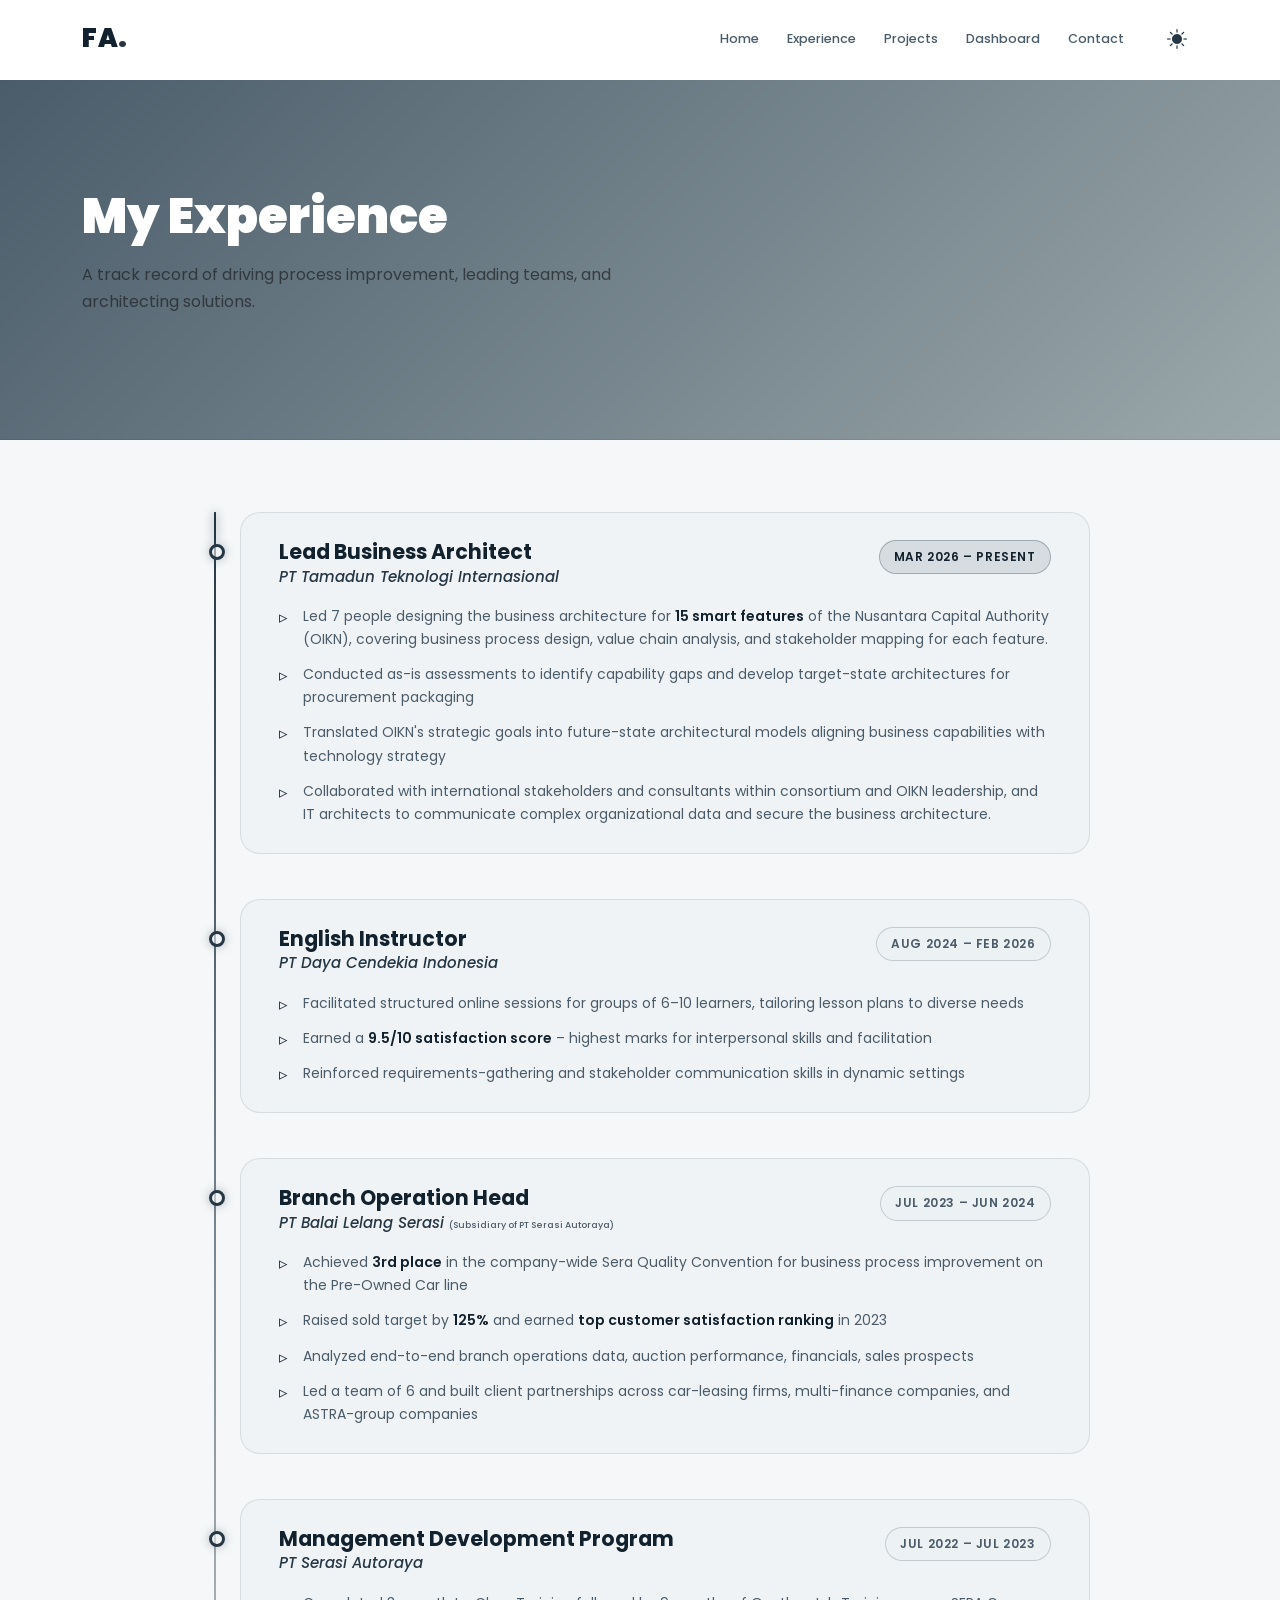
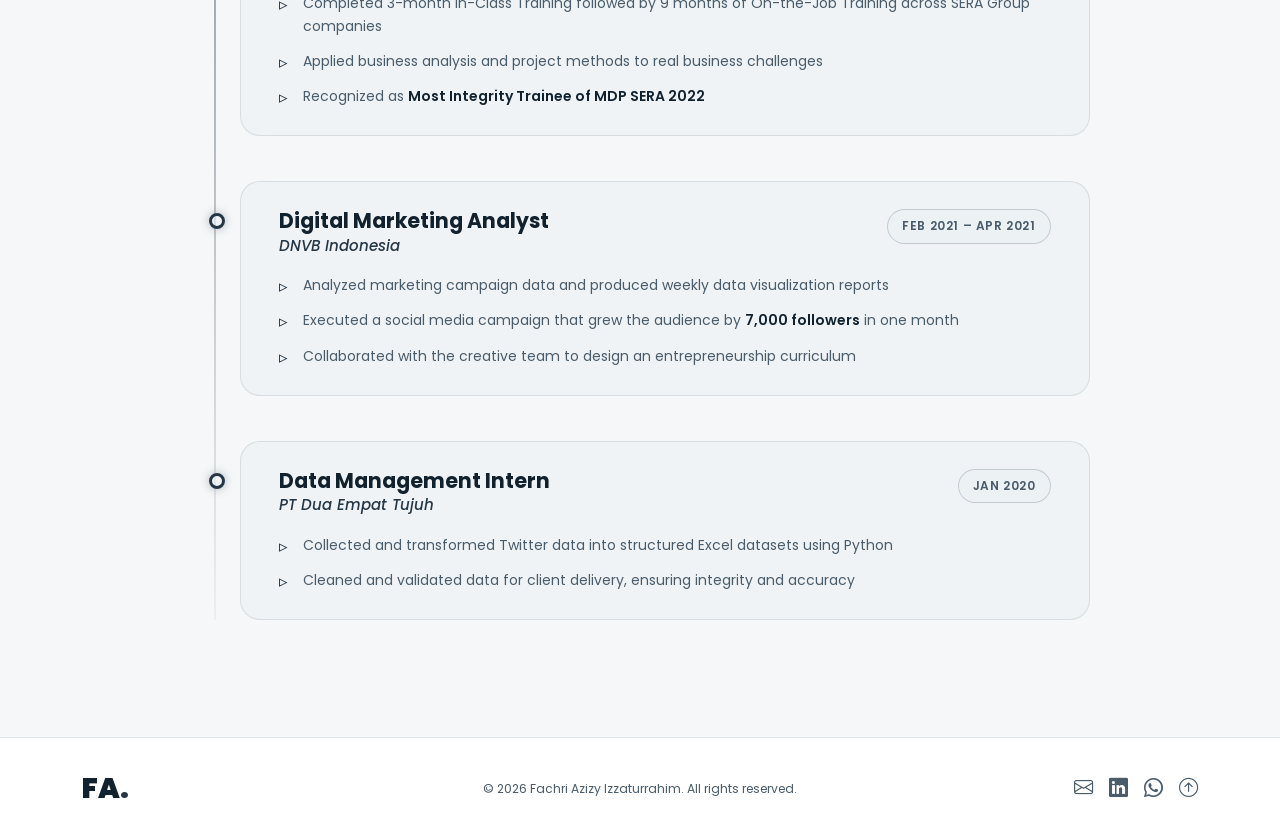
==== commit af9ecb10: "feat: add interactive dashboard page with Chart.js visualizations and update navigation menus" ====
--- a/experience.html
+++ b/experience.html
@@ -41,7 +41,8 @@
           <li class="nav-item"><a class="nav-link" href="index.html">Home</a></li>
           <li class="nav-item"><a class="nav-link" href="experience.html">Experience</a></li>
           <li class="nav-item"><a class="nav-link" href="projects.html">Projects</a></li>
-                    <li class="nav-item"><a class="nav-link" href="contact.html">Contact</a></li>
+          <li class="nav-item"><a class="nav-link" href="dashboard.html">Dashboard</a></li>
+          <li class="nav-item"><a class="nav-link" href="contact.html">Contact</a></li>
           <li class="nav-item ms-lg-3 d-none d-lg-flex align-items-center">
             <button class="btn btn-purple-outline theme-toggle-btn d-flex align-items-center justify-content-center" style="width: 42px; height: 42px; padding: 0; border-radius: 50%;" aria-label="Toggle theme">
               <i class="bi bi-moon-stars-fill fs-5" style="color: var(--c-accent-l);"></i>
